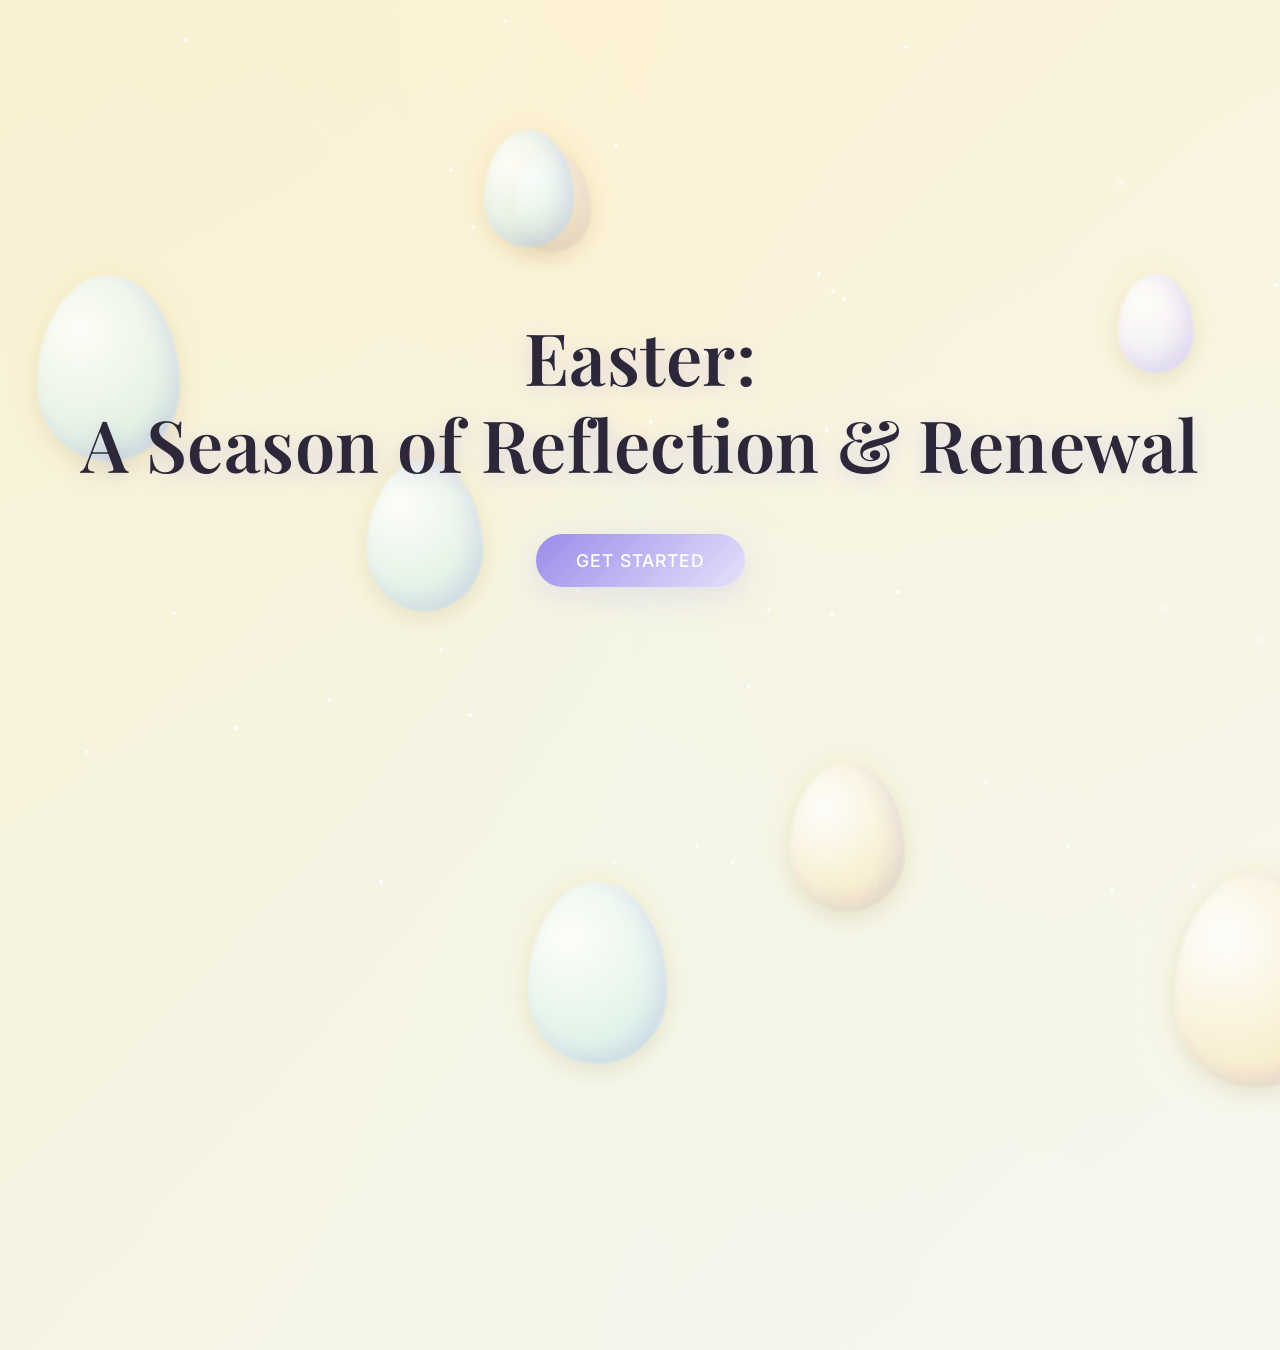
==== index.html @ 38e3161e "Final project - Eggstra Madness" ====
<!DOCTYPE html>
<html lang="en">
<head>
    <meta charset="UTF-8">
    <meta name="viewport" content="width=device-width, initial-scale=1.0">
    <title>Eggstra Madness: Easter Experience & Reflection</title>
    <!-- Fonts: 'Playfair Display' for Headings, 'Inter' for body -->
    <link rel="preconnect" href="https://fonts.googleapis.com">
    <link rel="preconnect" href="https://fonts.gstatic.com" crossorigin>
    <link href="https://fonts.googleapis.com/css2?family=Inter:wght@300;400;500;600&family=Playfair+Display:ital,wght@0,400;0,600;1,400&display=swap" rel="stylesheet">
    <link rel="stylesheet" href="css/style.css">
</head>
<body class="landing-page">
    
    <!-- Background Particles / Effects -->
    <div class="particles" id="particles"></div>
    <div class="floating-eggs">
        <!-- Eggs generated by JS -->
    </div>
    
    <!-- Main Content -->
    <main class="landing-container">
        <h1 class="landing-title">Easter:<br>A Season of Reflection & Renewal</h1>
        <a href="home.html" class="glass-btn primary-btn magnetic-btn">
            Get Started
            <span class="glow"></span>
        </a>
    </main>

    <script src="js/script.js"></script>
</body>
</html>
---- css/style.css ----
:root {
  /* Colors */
  --bg-cream: #FDFBF7;
  --bg-dark: #121016; /* For potential dark modes / overlays */
  --primary-lavender: #E6E1FA;
  --primary-lavender-dark: #9B8BEB;
  --accent-gold: #F7D070;
  --accent-mint: #A3E4D7;
  
  /* Gradients */
  --gradient-lavender-gold: linear-gradient(135deg, var(--primary-lavender) 0%, var(--accent-gold) 100%);
  --gradient-neon: linear-gradient(45deg, var(--primary-lavender-dark), var(--accent-mint));
  
  /* Glassmorphism */
  --glass-bg: rgba(253, 251, 247, 0.4);
  --glass-border: rgba(255, 255, 255, 0.5);
  --glass-shadow: 0 8px 32px 0 rgba(155, 139, 235, 0.2);
  
  /* Neumorphism Hybrid */
  --neu-shadow-light: 8px 8px 16px rgba(210, 205, 226, 0.5), -8px -8px 16px rgba(255, 255, 255, 0.8);
  
  /* Typography Variables (Default) */
  --font-heading: 'Playfair Display', serif;
  --font-body: 'Inter', sans-serif;
  --font-display: 'Inter', sans-serif; /* Can be overridden later */
  
  /* Interactions */
  --transition-smooth: all 0.4s cubic-bezier(0.25, 1, 0.5, 1);
}

/* Base Reset */
* {
  margin: 0;
  padding: 0;
  box-sizing: border-box;
}

body {
  font-family: var(--font-body);
  background-color: var(--bg-cream);
  color: #333;
  overflow-x: hidden;
  -webkit-font-smoothing: antialiased;
}

h1, h2, h3, h4, h5, h6 {
  font-family: var(--font-heading);
  font-weight: 600;
  letter-spacing: 0.5px;
}

a {
  text-decoration: none;
  color: inherit;
}

/* ========================================================================= */
/* Landing Page Specifics                                                      */
/* ========================================================================= */

.landing-page {
  height: 100vh;
  display: flex;
  justify-content: center;
  align-items: center;
  /* Animated gradient background */
  background: linear-gradient(-45deg, #FDFBF7, #E6E1FA, #FDFBF7, #fdf4da);
  background-size: 400% 400%;
  animation: gradientBG 15s ease infinite;
  position: relative;
  overflow: hidden;
}

@keyframes gradientBG {
  0% { background-position: 0% 50%; }
  50% { background-position: 100% 50%; }
  100% { background-position: 0% 50%; }
}

/* Abstract Light Rays */
.landing-page::before {
  content: '';
  position: absolute;
  top: -50%; right: -50%;
  width: 200%; height: 200%;
  background: conic-gradient(from 180deg at 50% 50%, rgba(163, 228, 215, 0.1) 0deg, rgba(247, 208, 112, 0.1) 180deg, rgba(163, 228, 215, 0.1) 360deg);
  animation: rotateLight 30s linear infinite;
  z-index: 0;
  pointer-events: none;
}

@keyframes rotateLight {
  100% { transform: rotate(360deg); }
}

.landing-container {
  position: relative;
  z-index: 2;
  text-align: center;
  display: flex;
  flex-direction: column;
  align-items: center;
  gap: 3rem;
  padding: 2rem;
}

.landing-title {
  font-size: clamp(2.5rem, 6vw, 4.5rem);
  line-height: 1.2;
  color: #2D273A;
  text-shadow: 0 4px 20px rgba(155, 139, 235, 0.3);
  animation: fadeUp 1s ease-out forwards;
  opacity: 0;
  transform: translateY(20px);
}

@keyframes fadeUp {
  to {
    opacity: 1;
    transform: translateY(0);
  }
}

/* ========================================================================= */
/* Buttons & Utilities                                                         */
/* ========================================================================= */

.glass-btn {
  font-family: var(--font-body);
  font-weight: 500;
  font-size: 1.1rem;
  letter-spacing: 1px;
  text-transform: uppercase;
  padding: 1rem 2.5rem;
  border-radius: 50px;
  
  background: var(--glass-bg);
  backdrop-filter: blur(10px);
  -webkit-backdrop-filter: blur(10px);
  border: 1px solid var(--glass-border);
  box-shadow: var(--glass-shadow);
  
  color: #2D273A;
  position: relative;
  overflow: hidden;
  transition: var(--transition-smooth);
  cursor: pointer;
  display: inline-flex;
  align-items: center;
  justify-content: center;
  
  /* Fade In for Landing */
  opacity: 0;
  transform: translateY(20px);
  animation: fadeUp 1s ease-out 0.4s forwards;
}

.glass-btn::before {
  content: '';
  position: absolute;
  top: 0; left: 0; right: 0; bottom: 0;
  background: linear-gradient(135deg, rgba(255,255,255,0.4) 0%, rgba(255,255,255,0) 100%);
  z-index: 1;
  transition: opacity 0.3s ease;
  opacity: 0;
}

.glass-btn:hover {
  transform: translateY(-5px);
  box-shadow: 0 15px 35px 0 rgba(155, 139, 235, 0.4), 0 0 15px rgba(163, 228, 215, 0.5); /* Mint Glow Border interaction */
  border-color: var(--accent-mint);
  color: var(--primary-lavender-dark);
}

.glass-btn:hover::before {
  opacity: 1;
}

.glass-btn:active {
  transform: translateY(2px) scale(0.98);
}

/* Magnetic Button utility classes handled in JS */
.magnetic-btn {
  /* Handled by JS for transform mapping */
}

/* Glow Element inside button */
.glass-btn .glow {
  position: absolute;
  width: 50px;
  height: 50px;
  background: radial-gradient(circle, rgba(163, 228, 215, 0.8) 0%, rgba(255,255,255,0) 70%);
  border-radius: 50%;
  pointer-events: none;
  opacity: 0;
  transition: opacity 0.3s;
  z-index: 0;
  transform: translate(-50%, -50%);
}

.glass-btn:hover .glow {
  opacity: 1;
}

/* ========================================================================= */
/* Floating Eggs Animation (Background)                                        */
/* ========================================================================= */

.floating-eggs {
  position: absolute;
  top: 0; left: 0; width: 100%; height: 100%;
  pointer-events: none;
  z-index: 1;
}

.bg-egg {
  position: absolute;
  background: radial-gradient(circle at 30% 30%, rgba(255,255,255,0.8), rgba(230, 225, 250, 0.4));
  border-radius: 50% 50% 50% 50% / 60% 60% 40% 40%;
  box-shadow: inset -10px -10px 20px rgba(155, 139, 235, 0.2),
              0 10px 20px rgba(0,0,0,0.05),
              0 0 30px rgba(247, 208, 112, 0.2); /* Gold glow */
  filter: blur(1px);
  animation: floatEgg 10s infinite ease-in-out;
}

/* Egg Shapes generated by JS will use these base styles */

@keyframes floatEgg {
  0%, 100% { transform: translateY(0) rotate(0deg); }
  50% { transform: translateY(-30px) rotate(5deg); }
}

/* Particles container */
.particles {
  position: absolute;
  width: 100%; height: 100%;
  top: 0; left: 0;
  z-index: 0;
  pointer-events: none;
}

/* ========================================================================= */
/* Phase 2: Inner Pages, Nav, Font Switcher, Home & Explore                    */
/* ========================================================================= */

.inner-page {
  /* No gradient animation on inner pages unless requested, maybe a subtle one */
  background: linear-gradient(135deg, var(--bg-cream) 0%, rgba(230, 225, 250, 0.3) 100%);
  min-height: 100vh;
}

.glass-panel {
  background: var(--glass-bg);
  backdrop-filter: blur(12px);
  -webkit-backdrop-filter: blur(12px);
  border: 1px solid var(--glass-border);
  box-shadow: var(--glass-shadow);
  border-radius: 16px;
}

/* Navbar */
.top-nav {
  position: fixed;
  top: 1rem;
  left: 50%;
  transform: translateX(-50%);
  width: 90%;
  max-width: 1200px;
  display: flex;
  justify-content: space-between;
  align-items: center;
  padding: 1rem 2rem;
  z-index: 100;
  border-radius: 50px;
}

.nav-logo a {
  font-family: var(--font-heading);
  font-size: 1.5rem;
  font-weight: 600;
  color: var(--primary-lavender-dark);
  text-shadow: 0 2px 10px rgba(155, 139, 235, 0.2);
}

.nav-links {
  display: flex;
  align-items: center;
  gap: 1.5rem;
}

.nav-link {
  font-weight: 500;
  transition: color 0.3s;
}

.nav-link:hover {
  color: var(--primary-lavender-dark);
}

.small-btn {
  padding: 0.5rem 1rem;
  font-size: 0.85rem;
}

/* Font Switcher Panel */
.font-panel {
  position: fixed;
  top: 0;
  left: -320px;
  width: 300px;
  height: 100vh;
  border-radius: 0 24px 24px 0;
  padding: 2rem;
  z-index: 200;
  transition: transform 0.4s cubic-bezier(0.25, 1, 0.5, 1);
  display: flex;
  flex-direction: column;
  gap: 1.5rem;
}

.font-panel.active {
  transform: translateX(320px);
}

.close-btn {
  align-self: flex-end;
  background: transparent;
  border: none;
  font-size: 2rem;
  cursor: pointer;
  color: #333;
  transition: color 0.3s;
}

.close-btn:hover {
  color: var(--primary-lavender-dark);
}

.font-options {
  display: flex;
  flex-direction: column;
  gap: 1rem;
}

.font-opt {
  padding: 1rem;
  border-radius: 12px;
  border: 1px solid var(--glass-border);
  background: rgba(255, 255, 255, 0.5);
  cursor: pointer;
  font-size: 1.1rem;
  transition: all 0.3s;
}

.font-opt:hover, .font-opt.selected {
  background: var(--primary-lavender);
  border-color: var(--primary-lavender-dark);
  box-shadow: 0 4px 12px rgba(155, 139, 235, 0.3);
}

/* Home Reflection Page */
.reflection-container, .explore-container {
  max-width: 900px;
  margin: 0 auto;
  padding: 8rem 2rem 4rem; /* offset for nav */
  position: relative;
  z-index: 2;
}

.reflection-header, .explore-header {
  text-align: center;
  margin-bottom: 3rem;
}

.page-title {
  font-size: clamp(2rem, 5vw, 3.5rem);
  color: #2D273A;
  margin-bottom: 1rem;
}

.glow-text {
  text-shadow: 0 0 20px rgba(155, 139, 235, 0.4);
}

.subtitle {
  font-size: 1.2rem;
  color: #555;
}

.reflection-content {
  display: flex;
  flex-direction: column;
  gap: 2rem;
  font-size: 1.15rem;
  line-height: 1.8;
  color: #444;
}

.reflection-content p {
  background: var(--glass-bg);
  padding: 2rem;
  border-radius: 16px;
  border: 1px solid var(--glass-border);
  box-shadow: 0 4px 15px rgba(0,0,0,0.03);
}

.action-container {
  margin-top: 4rem;
  text-align: center;
}

/* Explore Hub Grid */
.explore-grid {
  display: grid;
  grid-template-columns: repeat(auto-fit, minmax(280px, 1fr));
  gap: 2rem;
}

.grid-card {
  padding: 2.5rem 1.5rem;
  text-align: center;
  display: block;
  transition: var(--transition-smooth);
}

.grid-card:hover {
  transform: translateY(-10px) scale(1.02);
  box-shadow: 0 15px 35px rgba(155, 139, 235, 0.3);
  border-color: var(--accent-mint);
}

.card-icon {
  font-size: 3.5rem;
  margin-bottom: 1rem;
}

.grid-card h2 {
  font-size: 1.4rem;
  margin-bottom: 0.8rem;
  color: var(--primary-lavender-dark);
}

.grid-card p {
  color: #555;
  font-size: 0.95rem;
  line-height: 1.5;
}

/* Utilities */
.fade-in {
  opacity: 0;
  transform: translateY(20px);
  animation: fadeUp 0.8s forwards ease-out;
}

.fade-in:nth-child(1) { animation-delay: 0.1s; }
.fade-in:nth-child(2) { animation-delay: 0.2s; }
.fade-in:nth-child(3) { animation-delay: 0.3s; }
.fade-in:nth-child(4) { animation-delay: 0.4s; }
.fade-in:nth-child(5) { animation-delay: 0.5s; }
.fade-in:nth-child(6) { animation-delay: 0.6s; }

/* Decorative Assets */
.floating-cross, .floating-dove {
  position: absolute;
  opacity: 0.15;
  z-index: 1;
  pointer-events: none;
}
.floating-cross {
  font-size: 15rem;
  top: 20%; left: 5%;
}
.floating-cross::after { content: "✝"; }
.floating-dove {
  font-size: 10rem;
  top: 60%; right: 5%;
}
.floating-dove::after { content: "🕊"; }

/* ========================================================================= */
/* Phase 3: Fasting Calendar                                                   */
/* ========================================================================= */

.calendar-container {
  max-width: 1000px;
  margin: 0 auto;
  padding: 8rem 2rem 4rem;
  position: relative;
  z-index: 2;
}

.calendar-stats {
  display: flex;
  justify-content: space-around;
  align-items: center;
  flex-wrap: wrap;
  gap: 2rem;
  padding: 2rem;
  margin-bottom: 3rem;
}

.stat-box {
  text-align: center;
  flex: 1;
  min-width: 200px;
}

.stat-box h3 {
  color: var(--primary-lavender-dark);
  margin-bottom: 0.5rem;
  text-transform: uppercase;
  font-size: 0.9rem;
  letter-spacing: 2px;
}

.streak-counter {
  font-size: 2.5rem;
  font-weight: 600;
  font-family: var(--font-heading);
  color: var(--accent-gold);
}

.progress-ring-container {
  position: relative;
  width: 120px;
  height: 120px;
  display: flex;
  justify-content: center;
  align-items: center;
}

.progress-ring-circle {
  transition: stroke-dashoffset 0.5s ease-out;
  transform: rotate(-90deg);
  transform-origin: 50% 50%;
}

.progress-text {
  position: absolute;
  font-size: 1.5rem;
  font-weight: 600;
  font-family: var(--font-heading);
  color: var(--accent-mint);
}

.daily-proverb p {
  font-style: italic;
  color: #555;
  line-height: 1.5;
}

/* Calendar Grid */
.calendar-grid-wrapper {
  background: var(--glass-bg);
  backdrop-filter: blur(12px);
  -webkit-backdrop-filter: blur(12px);
  border: 1px solid var(--glass-border);
  border-radius: 24px;
  padding: 3rem 2rem;
  box-shadow: var(--glass-shadow);
}

.calendar-grid {
  display: grid;
  grid-template-columns: repeat(10, 1fr);
  gap: 1rem;
}

@media (max-width: 768px) {
  .calendar-grid {
    grid-template-columns: repeat(5, 1fr);
  }
}

.day-box {
  aspect-ratio: 1;
  display: flex;
  justify-content: center;
  align-items: center;
  border-radius: 12px;
  background: rgba(255, 255, 255, 0.4);
  border: 1px solid rgba(255, 255, 255, 0.6);
  font-weight: 600;
  font-family: var(--font-heading);
  font-size: 1.2rem;
  color: #444;
  cursor: pointer;
  transition: var(--transition-smooth);
  position: relative;
  overflow: hidden;
}

.day-box::before {
  content: '';
  position: absolute;
  top: 0; left: 0; width: 100%; height: 100%;
  background: linear-gradient(135deg, rgba(255,255,255,0.8), rgba(255,255,255,0));
  opacity: 0;
  transition: opacity 0.3s;
}

.day-box:hover::before { opacity: 1; }

.day-box:hover {
  transform: translateY(-5px) scale(1.05);
  box-shadow: 0 10px 20px rgba(155, 139, 235, 0.3);
  border-color: var(--primary-lavender-dark);
}

.day-box.completed {
  background: var(--accent-mint);
  color: white;
  border-color: rgba(255,255,255,0.8);
  box-shadow: 0 0 15px rgba(163, 228, 215, 0.5);
  text-shadow: 0 2px 4px rgba(0,0,0,0.2);
}

.day-box.current {
  background: var(--primary-lavender-dark);
  color: white;
  border-color: var(--accent-gold);
  border-width: 2px;
  box-shadow: 0 0 20px rgba(155, 139, 235, 0.6), inset 0 0 10px rgba(255,255,255,0.5);
  animation: pulseGlow 2s infinite alternate;
}

.day-box.future {
  opacity: 0.6;
  background: transparent;
  border-style: dashed;
}

@keyframes pulseGlow {
  from { box-shadow: 0 0 10px rgba(155, 139, 235, 0.4); }
  to { box-shadow: 0 0 25px rgba(155, 139, 235, 0.8), 0 0 10px rgba(247, 208, 112, 0.5); }
}

.zoom-in {
  animation: zoomIn 0.8s cubic-bezier(0.25, 1, 0.5, 1) forwards;
  opacity: 0;
}

@keyframes zoomIn {
  from { opacity: 0; transform: scale(0.95) translateY(20px); }
  to { opacity: 1; transform: scale(1) translateY(0); }
}

/* ========================================================================= */
/* Phase 3: Recipes                                                            */
/* ========================================================================= */

.recipes-container {
  max-width: 900px;
  margin: 0 auto;
  padding: 8rem 2rem 4rem;
  position: relative;
  z-index: 2;
}

.recipes-header {
  text-align: center;
  margin-bottom: 3rem;
}

.recipe-card {
  overflow: hidden;
}

.recipe-image-placeholder {
  width: 100%;
  height: 300px;
  background: linear-gradient(135deg, rgba(247, 208, 112, 0.3) 0%, rgba(163, 228, 215, 0.4) 100%);
  display: flex;
  flex-direction: column;
  justify-content: center;
  align-items: center;
  font-family: var(--font-heading);
  font-size: 1.5rem;
  color: var(--primary-lavender-dark);
}

.emoji-img {
  font-size: 5rem;
  margin-bottom: 1rem;
}

.recipe-content {
  padding: 2.5rem;
}

.recipe-desc {
  font-size: 1.1rem;
  color: #555;
  margin: 1rem 0 2rem;
  line-height: 1.6;
}

.scale-servings {
  display: flex;
  align-items: center;
  gap: 1rem;
  margin-bottom: 2rem;
}

/* New Recipe Layout */
.recipe-collection-layout {
  display: flex;
  flex-direction: column;
}

.recipe-grid-display {
  display: grid;
  grid-template-columns: repeat(auto-fit, minmax(250px, 1fr));
  gap: 2rem;
  margin-top: 2rem;
}

.recipe-image-card {
  background: var(--glass-bg);
  backdrop-filter: blur(12px);
  -webkit-backdrop-filter: blur(12px);
  border: 1px solid var(--glass-border);
  border-radius: 16px;
  overflow: hidden;
  cursor: pointer;
  transition: transform 0.3s ease, box-shadow 0.3s ease;
  box-shadow: var(--glass-shadow);
  display: flex;
  flex-direction: column;
}

.recipe-image-card:hover {
  transform: translateY(-8px);
  box-shadow: 0 15px 35px rgba(155, 139, 235, 0.3);
  border-color: var(--primary-lavender-dark);
}

.recipe-image-card img {
  width: 100%;
  height: 200px;
  object-fit: cover;
  display: block;
  background: rgba(0,0,0,0.05); /* Placeholder bg */
}

.recipe-image-card h4 {
  padding: 1.2rem;
  text-align: center;
  color: var(--primary-lavender-dark);
  font-family: var(--font-heading);
  font-size: 1.2rem;
}

.recipe-sidebar-layout {
  display: none; /* disabled old layout */
}

.recipe-selector {
  padding: 1.5rem;
  height: max-content;
}

.recipe-selector h3 {
  margin-bottom: 1rem;
  color: var(--primary-lavender-dark);
}

.recipe-chips {
  display: flex;
  flex-direction: column;
  gap: 0.8rem;
}

.recipe-chip {
  padding: 0.8rem 1rem;
  text-align: left;
  background: rgba(255,255,255,0.4);
  border: 1px solid var(--glass-border);
  border-radius: 8px;
  cursor: pointer;
  transition: all 0.2s;
  font-family: var(--font-body);
  font-weight: 500;
  color: #444;
}

.recipe-chip:hover {
  background: rgba(255,255,255,0.8);
}

.recipe-chip.active {
  background: var(--primary-lavender);
  border-color: var(--primary-lavender-dark);
  color: #fff;
}

.recipe-viewer {
  animation: fadeUp 0.5s ease-out;
}

.recipe-image-placeholder {
  width: 100%;
  height: 300px;
  background-size: cover;
  background-position: center;
  background-color: #f0f0f0;
  display: flex;
  flex-direction: column;
  justify-content: center;
  align-items: center;
  font-family: var(--font-heading);
  font-size: 1.5rem;
  color: white;
  text-shadow: 0 2px 4px rgba(0,0,0,0.5);
}

.glass-input {
  background: rgba(255,255,255,0.5);
  border: 1px solid var(--glass-border);
  border-radius: 8px;
  padding: 0.5rem;
  width: 60px;
  text-align: center;
  font-size: 1rem;
  font-family: var(--font-body);
}

.recipe-grid {
  display: grid;
  grid-template-columns: 1fr 1.5fr;
  gap: 3rem;
}

@media (max-width: 768px) {
  .recipe-grid { grid-template-columns: 1fr; }
}

.ingredients-list {
  background: rgba(255, 255, 255, 0.3);
  padding: 1.5rem;
  border-radius: 16px;
}

.ingredients-list h3 {
  margin-bottom: 1rem;
  color: var(--primary-lavender-dark);
}

.ingredients-list ul {
  list-style: none;
}

.ingredients-list li {
  padding: 0.5rem 0;
  border-bottom: 1px solid rgba(0,0,0,0.05);
  color: #444;
}

.cook-mode-panel {
  display: flex;
  flex-direction: column;
  gap: 1.5rem;
}

.cook-mode-header {
  display: flex;
  justify-content: space-between;
  align-items: center;
}

.hidden {
  display: none !important;
}

.progress-bar-container {
  width: 100%;
  height: 8px;
  background: rgba(0,0,0,0.05);
  border-radius: 4px;
  overflow: hidden;
  margin-bottom: 1rem;
}

.progress-bar {
  height: 100%;
  background: var(--accent-mint);
  width: 0%;
  transition: width 0.4s ease;
}

.step-card {
  padding: 2rem;
  text-align: center;
  min-height: 150px;
  display: flex;
  flex-direction: column;
  justify-content: center;
}

.step-card h4 {
  color: var(--primary-lavender-dark);
  margin-bottom: 1rem;
  font-size: 1.2rem;
}

.step-controls {
  display: flex;
  justify-content: space-between;
  margin-top: 1rem;
}

.primary-btn {
  background: linear-gradient(135deg, var(--primary-lavender-dark) 0%, var(--primary-lavender) 100%);
  color: white;
  border: none;
}
.primary-btn:hover {
  color: white;
  transform: translateY(-2px);
  box-shadow: 0 4px 15px rgba(155, 139, 235, 0.5);
}

/* ========================================================================= */
/* Phase 4: Basket Shop                                                        */
/* ========================================================================= */

.shop-container {
  max-width: 1200px;
  margin: 0 auto;
  padding: 8rem 2rem 4rem;
  position: relative;
  z-index: 2;
}

.shop-header {
  text-align: center;
  margin-bottom: 3rem;
}

.shop-layout {
  display: grid;
  grid-template-columns: 2fr 1fr;
  gap: 2rem;
}

@media (max-width: 900px) {
  .shop-layout { grid-template-columns: 1fr; }
}

.dashboard-bar {
  padding: 1.5rem 2rem;
  display: flex;
  justify-content: space-between;
  align-items: center;
  margin-bottom: 2rem;
}

.dashboard-bar h3 {
  color: #555;
}

.coin-display {
  display: flex;
  align-items: center;
  gap: 0.5rem;
  font-family: var(--font-heading);
  font-size: 1.8rem;
  font-weight: 600;
}

.coin-icon { font-size: 2rem; }
.max-coins { font-size: 1rem; color: #888; font-family: var(--font-body); font-weight: 400; }

.items-grid {
  display: grid;
  grid-template-columns: repeat(auto-fill, minmax(200px, 1fr));
  gap: 1.5rem;
}

.shop-item {
  padding: 2rem 1rem;
  text-align: center;
  display: flex;
  flex-direction: column;
  align-items: center;
  transition: transform 0.3s;
}

.shop-item:hover {
  transform: translateY(-5px);
  border-color: var(--primary-lavender-dark);
}

.item-icon {
  font-size: 4rem;
  margin-bottom: 1rem;
  filter: drop-shadow(0 10px 10px rgba(0,0,0,0.1));
}

.shop-item h4 {
  font-size: 1.1rem;
  margin-bottom: 0.5rem;
  color: #333;
}

.item-price {
  color: var(--accent-gold);
  font-weight: 600;
  margin-bottom: 1.5rem;
}

.btn-sm {
  padding: 0.5rem 1.5rem;
  font-size: 0.9rem;
  background: var(--primary-lavender);
  border: none;
  border-radius: 50px;
  cursor: pointer;
  transition: var(--transition-smooth);
}

.btn-sm:hover {
  background: var(--primary-lavender-dark);
  color: white;
}

/* Basket Panel */
.basket-panel {
  padding: 2rem;
  display: flex;
  flex-direction: column;
  height: max-content;
}

.basket-header {
  display: flex;
  justify-content: space-between;
  align-items: center;
  margin-bottom: 1.5rem;
  border-bottom: 1px solid rgba(0,0,0,0.05);
  padding-bottom: 1rem;
}

.text-btn {
  background: none; border: none; font-size: 0.9rem; cursor: pointer;
}
.text-danger { color: #e74c3c; }

.basket-cart {
  min-height: 200px;
  max-height: 400px;
  overflow-y: auto;
  margin-bottom: 1.5rem;
  display: flex;
  flex-direction: column;
  gap: 1rem;
}

.empty-basket-msg {
  text-align: center; color: #888; margin: auto;
}

.cart-item {
  display: flex;
  justify-content: space-between;
  align-items: center;
  padding: 0.8rem;
  background: rgba(255,255,255,0.4);
  border-radius: 12px;
  animation: fadeUp 0.3s ease-out;
}

.cart-item-info {
  display: flex;
  align-items: center;
  gap: 0.8rem;
}

.cart-item-price {
  font-weight: 600; color: var(--accent-gold);
}

.remove-item {
  background: none; border: none; color: #aaa; cursor: pointer;
  font-size: 1.2rem;
}

.remove-item:hover { color: #e74c3c; }

.basket-footer {
  border-top: 1px solid rgba(0,0,0,0.05);
  padding-top: 1.5rem;
}

.total-row {
  display: flex;
  justify-content: space-between;
  font-size: 1.5rem;
  font-family: var(--font-heading);
  font-weight: 600;
  margin-bottom: 1.5rem;
}

.full-width { width: 100%; }

.glass-btn:disabled, .primary-btn:disabled {
  opacity: 0.5;
  cursor: not-allowed;
  transform: none !important;
  box-shadow: none !important;
}

/* Toast & Modals */
.toast-warning {
  position: absolute;
  bottom: 1rem;
  left: 50%;
  transform: translateX(-50%);
  background: #ffecb3;
  color: #d35400;
  padding: 0.8rem 1.5rem;
  border-radius: 50px;
  box-shadow: 0 4px 15px rgba(0,0,0,0.1);
  font-size: 0.9rem;
  z-index: 10;
  opacity: 1;
  transition: opacity 0.3s;
}

.modal-overlay {
  position: fixed;
  top: 0; left: 0; width: 100%; height: 100%;
  background: rgba(0,0,0,0.4);
  backdrop-filter: blur(5px);
  display: flex;
  justify-content: center;
  align-items: center;
  z-index: 1000;
}

.modal-content {
  padding: 3rem;
  text-align: center;
  max-width: 400px;
}

.modal-content h2 { color: var(--primary-lavender-dark); margin-bottom: 1rem; }
.modal-content p { color: #555; margin-bottom: 2rem; line-height: 1.5; }

.basket-animation {
  font-size: 4rem;
  margin-bottom: 2rem;
  animation: bounce 2s infinite alternate;
}

@keyframes bounce {
  from { transform: translateY(0); }
  to { transform: translateY(-20px); }
}

/* ========================================================================= */
/* Phase 5: Games Hub & 3D Feature                                             */
/* ========================================================================= */

.games-container {
  max-width: 1000px;
  margin: 0 auto;
  padding: 8rem 2rem 4rem;
  position: relative;
  z-index: 2;
}

.games-header {
  text-align: center;
  margin-bottom: 3rem;
  display: flex;
  flex-direction: column;
  align-items: center;
}

.egg-3d-wrapper {
  width: 300px;
  height: 300px;
  margin-bottom: 2rem;
  border-radius: 50%;
  background: radial-gradient(circle at center, rgba(255,255,255,0.4) 0%, transparent 70%);
  position: relative;
  cursor: grab;
}

.egg-3d-wrapper:active { cursor: grabbing; }

.game-wallet {
  margin-top: 1.5rem;
  font-size: 1.5rem;
  font-weight: 600;
  color: var(--accent-gold);
  background: var(--glass-bg);
  padding: 0.5rem 1.5rem;
  border-radius: 50px;
  border: 1px solid var(--glass-border);
}

.games-dashboard {
  display: flex;
  flex-direction: column;
  gap: 2rem;
}

.game-tabs {
  display: flex;
  justify-content: center;
  flex-wrap: wrap;
  gap: 0.5rem;
  padding: 1rem;
}

.game-tab {
  padding: 0.8rem 1.5rem;
  border: none;
  background: transparent;
  font-family: var(--font-body);
  font-size: 1rem;
  font-weight: 500;
  cursor: pointer;
  border-radius: 50px;
  transition: all 0.3s;
  color: #555;
}

.game-tab:hover {
  background: rgba(255,255,255,0.5);
  color: var(--primary-lavender-dark);
}

.game-tab.active {
  background: var(--primary-lavender);
  color: var(--primary-lavender-dark);
  box-shadow: 0 4px 10px rgba(155, 139, 235, 0.3);
}

.game-arena {
  padding: 3rem;
  min-height: 500px;
  display: flex;
  flex-direction: column;
}

.game-view {
  display: flex;
  flex-direction: column;
  flex: 1;
  animation: fadeUp 0.5s ease-out;
}

.game-info {
  text-align: center;
  margin-bottom: 2rem;
}

.game-info h2 { color: var(--primary-lavender-dark); margin-bottom: 0.5rem; }
.game-info p { color: #555; font-size: 1.1rem; }
.game-stats { font-weight: 600; margin-top: 1rem; font-size: 1.2rem; }

.mt-2 { margin-top: 2rem; }

/* Memory Match */
.memory-board {
  display: grid;
  grid-template-columns: repeat(4, 1fr);
  gap: 1rem;
  max-width: 600px;
  margin: 0 auto;
}

.memory-card {
  aspect-ratio: 1;
  background: linear-gradient(135deg, var(--primary-lavender) 0%, rgba(255,255,255,0.8) 100%);
  border-radius: 12px;
  cursor: pointer;
  display: flex;
  justify-content: center;
  align-items: center;
  font-size: 3rem;
  transition: transform 0.6s;
  transform-style: preserve-3d;
  box-shadow: 0 4px 10px rgba(0,0,0,0.05);
}

.memory-card.flipped {
  background: white;
  transform: rotateY(180deg);
  border: 2px solid var(--accent-mint);
}

.memory-card .front { display: none; transform: rotateY(180deg); }
.memory-card.flipped .front { display: block; }
.memory-card.flipped .back { display: none; }

.game-win {
  text-align: center;
  margin-top: 2rem;
  animation: zoomIn 0.5s cubic-bezier(0.25, 1, 0.5, 1);
}
.game-win h3 { font-size: 2rem; color: var(--accent-mint); margin-bottom: 0.5rem; }

/* Puzzle / Simon Says */
.simon-board {
  display: grid;
  grid-template-columns: 1fr 1fr;
  gap: 1rem;
  max-width: 400px;
  margin: 0 auto;
}

.simon-btn {
  aspect-ratio: 1;
  border-radius: 16px;
  cursor: pointer;
  transition: filter 0.2s, transform 0.1s;
  box-shadow: inset 0 0 20px rgba(255,255,255,0.3), 0 4px 10px rgba(0,0,0,0.1);
  opacity: 0.7;
}

.simon-red { background: #ff7675; }
.simon-blue { background: #74b9ff; }
.simon-yellow { background: #ffeaa7; }
.simon-green { background: #55efc4; }

.simon-btn.active, .simon-btn:active {
  opacity: 1;
  filter: brightness(1.3);
  transform: scale(0.95);
}

.puzzle-status { text-align: center; margin-top: 1rem; font-weight: 600; height: 1.5rem; }

/* Egg Catch */
.catch-area {
  position: relative;
  width: 100%;
  height: 400px;
  background: linear-gradient(to bottom, rgba(163, 228, 215, 0.2), rgba(255,255,255,0));
  border-radius: 16px;
  overflow: hidden;
  border: 1px dashed var(--primary-lavender-dark);
}

.falling-egg {
  position: absolute;
  top: -50px;
  font-size: 2.5rem;
  cursor: pointer;
  user-select: none;
  transition: transform 0.1s;
}

.falling-egg:active { transform: scale(1.5); }

/* Text Adventure */
.text-adventure-console {
  background: white;
  border-radius: 16px;
  padding: 3rem;
  text-align: center;
  max-width: 700px;
  margin: 0 auto;
  box-shadow: inset 0 0 50px rgba(230, 225, 250, 0.5);
  border: 1px solid var(--primary-lavender);
}

.story-text {
  font-size: 1.2rem;
  line-height: 1.8;
  color: #333;
  margin-bottom: 3rem;
  min-height: 100px;
}

.story-choices {
  display: flex;
  justify-content: center;
  gap: 1.5rem;
}

.story-btn {
  background: var(--glass-bg);
  flex: 1;
}
.story-btn:hover { background: var(--primary-lavender); border-color: var(--primary-lavender-dark); }

/* Coding Sprint */
.coding-arena {
  max-width: 800px;
  margin: 0 auto;
  width: 100%;
}

.code-problem {
  background: #FFF9E6;
  padding: 1.5rem;
  border-radius: 12px;
  border-left: 5px solid var(--accent-gold);
  margin-bottom: 1.5rem;
  font-size: 1.1rem;
}

.code-editor {
  width: 100%;
  height: 250px;
  background: #282c34;
  color: #abb2bf;
  border: none;
  border-radius: 12px;
  padding: 1.5rem;
  font-family: 'Fira Code', 'Courier New', Courier, monospace;
  font-size: 1.1rem;
  line-height: 1.5;
  resize: vertical;
  margin-bottom: 1.5rem;
  box-shadow: inset 0 4px 10px rgba(0,0,0,0.2);
}

.code-editor:focus { outline: 2px solid var(--accent-mint); }

.code-feedback { font-weight: 600; font-size: 1.1rem; height: 1.5rem; }
.code-success { color: #27ae60; }
.code-error { color: #e74c3c; }

/* ========================================================================= */
/* Phase 6: Rewards Vault & Cards Generator                                    */
/* ========================================================================= */

.rewards-container, .cards-container {
  max-width: 1000px;
  margin: 0 auto;
  padding: 8rem 2rem 4rem;
  position: relative;
  z-index: 2;
}

.rewards-header, .cards-header {
  text-align: center;
  margin-bottom: 3rem;
}

.vault-stats {
  display: flex;
  justify-content: center;
  gap: 3rem;
  padding: 1.5rem;
  margin: 2rem auto;
  max-width: 500px;
}

.stat span {
  color: #555;
  margin-right: 0.5rem;
}
.stat strong {
  font-size: 1.5rem;
}

.rewards-grid-wrapper {
  background: var(--glass-bg);
  padding: 3rem;
  border-radius: 24px;
  border: 1px solid var(--glass-border);
  box-shadow: var(--glass-shadow);
  min-height: 300px;
  position: relative;
}

.rewards-grid {
  display: grid;
  grid-template-columns: repeat(auto-fill, minmax(120px, 1fr));
  gap: 2rem;
  justify-items: center;
}

.reward-egg {
  font-size: 5rem;
  cursor: pointer;
  user-select: none;
  transition: transform 0.2s, filter 0.3s;
  will-change: transform;
}

.reward-egg:hover {
  transform: scale(1.1);
  filter: drop-shadow(0 0 15px rgba(247, 208, 112, 0.8));
}

.shake {
  animation: shake 0.4s cubic-bezier(.36,.07,.19,.97) both;
}

@keyframes shake {
  10%, 90% { transform: translate3d(-2px, 0, 0) scale(1.1) rotate(-5deg); }
  20%, 80% { transform: translate3d(4px, 0, 0) scale(1.1) rotate(5deg); }
  30%, 50%, 70% { transform: translate3d(-6px, 0, 0) scale(1.1) rotate(-10deg); }
  40%, 60% { transform: translate3d(6px, 0, 0) scale(1.1) rotate(10deg); }
}

.confetti-container {
  position: fixed;
  top: 0; left: 0; width: 100%; height: 100%;
  pointer-events: none;
  z-index: 9999;
  overflow: hidden;
}

.confetti-piece {
  position: absolute;
  width: 10px; height: 20px;
  background: var(--accent-gold);
  border-radius: 5px;
  animation: fall linear forwards;
}

@keyframes fall {
  to { transform: translateY(100vh) rotate(720deg); opacity: 0; }
}

/* Cards Generator */
.cards-layout {
  display: grid;
  grid-template-columns: 1fr 1fr;
  gap: 3rem;
}

@media (max-width: 800px) {
  .cards-layout { grid-template-columns: 1fr; }
}

.cards-controls {
  padding: 2rem;
}

.cards-controls h3 { margin-bottom: 1.5rem; color: var(--primary-lavender-dark); }

.control-group {
  margin-bottom: 1.5rem;
}
.control-group label {
  display: block;
  margin-bottom: 0.5rem;
  font-weight: 500;
  color: #444;
}

.theme-options {
  display: flex;
  gap: 0.5rem;
  flex-wrap: wrap;
}

.theme-btn {
  padding: 0.5rem 1rem;
  border-radius: 50px;
  border: 1px solid var(--glass-border);
  background: rgba(255,255,255,0.4);
  cursor: pointer;
  transition: all 0.2s;
}

.theme-btn.active {
  background: var(--primary-lavender);
  border-color: var(--primary-lavender-dark);
}

.cards-preview {
  display: flex;
  justify-content: center;
  align-items: center;
}

.card-canvas {
  width: 100%;
  max-width: 400px;
  aspect-ratio: 3 / 4;
  border-radius: 16px;
  padding: 2rem;
  box-shadow: 0 20px 40px rgba(0,0,0,0.1);
  transition: all 0.5s;
  display: flex;
  flex-direction: column;
  justify-content: center;
}

.card-inner-border {
  border: 2px solid rgba(0,0,0,0.1);
  height: 100%;
  border-radius: 8px;
  padding: 2rem;
  display: flex;
  flex-direction: column;
  justify-content: center;
  text-align: center;
}

/* Themes */
.theme-spring {
  background: linear-gradient(135deg, #a8e6cf 0%, #dcedc1 100%);
  color: #2c3e50;
}
.theme-spring .card-inner-border { border-color: rgba(44, 62, 80, 0.2); }

.theme-elegant {
  background: linear-gradient(135deg, #fdfbfb 0%, #ebedee 100%);
  color: #b8860b;
  font-family: var(--font-heading);
}
.theme-elegant .card-inner-border { border: 2px solid #b8860b; }

.theme-playful {
  background: linear-gradient(135deg, #ff9a9e 0%, #fecfef 99%, #fecfef 100%);
  color: #e84393;
  font-family: 'Fredoka', cursive;
}
.theme-playful .card-inner-border { border-style: dashed; border-width: 3px; border-color: #e84393; }

#previewTo { font-size: 1.2rem; margin-bottom: 2rem; text-align: left; }
#previewMsg { font-size: 1.4rem; line-height: 1.6; font-family: 'Dancing Script', cursive; flex: 1; display: flex; align-items: center; justify-content: center; }
#previewFrom { font-size: 1.1rem; margin-top: 2rem; text-align: right; }
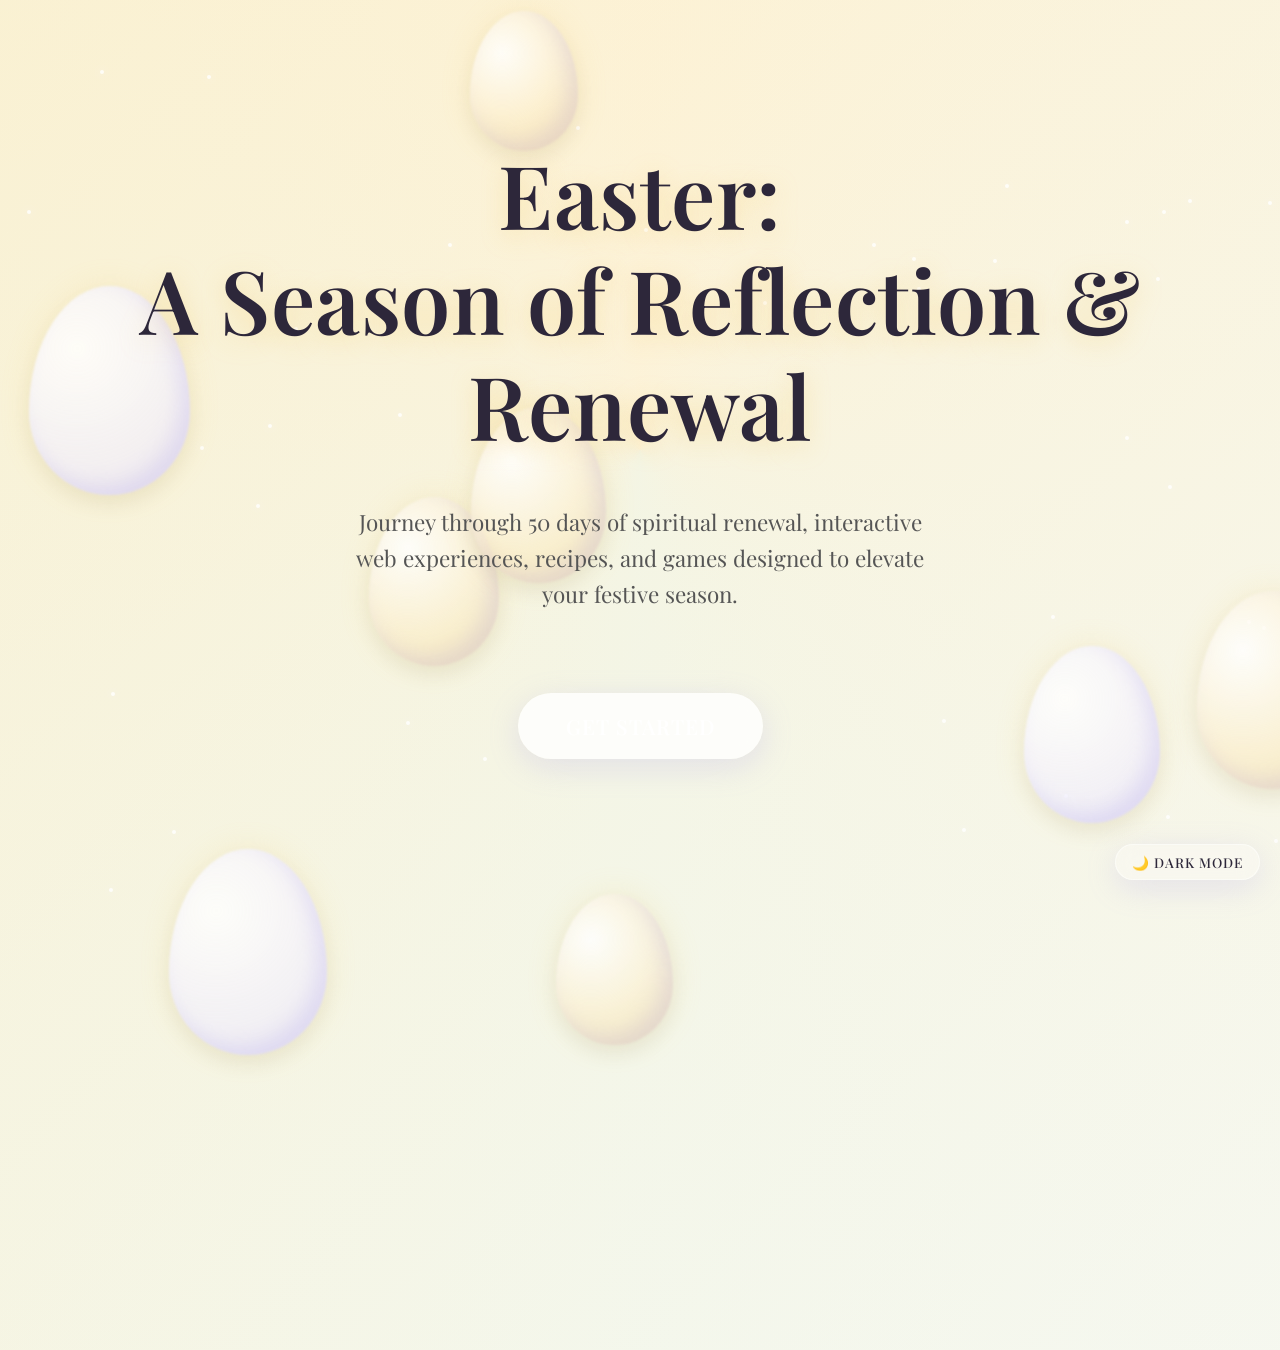
==== commit 5b79c2e9: "Update" ====
--- a/index.html
+++ b/index.html
@@ -20,8 +20,9 @@
     
     <!-- Main Content -->
     <main class="landing-container">
-        <h1 class="landing-title">Easter:<br>A Season of Reflection & Renewal</h1>
-        <a href="home.html" class="glass-btn primary-btn magnetic-btn">
+        <h1 class="landing-title" style="font-family: var(--font-heading); font-size: clamp(3rem, 8vw, 5.5rem); text-shadow: 0 5px 25px rgba(247, 208, 112, 0.4);">Easter:<br>A Season of Reflection & Renewal</h1>
+        <p style="font-size: 1.4rem; color: #555; max-width: 600px; margin-bottom: 2rem; line-height: 1.6; text-align: center; position: relative; z-index: 10;">Journey through 50 days of spiritual renewal, interactive web experiences, recipes, and games designed to elevate your festive season.</p>
+        <a href="home.html" class="glass-btn primary-btn magnetic-btn" style="font-size: 1.3rem; padding: 1.2rem 3rem; background: rgba(255, 255, 255, 0.8);">
             Get Started
             <span class="glow"></span>
         </a>
--- a/css/style.css
+++ b/css/style.css
@@ -21,8 +21,8 @@
   
   /* Typography Variables (Default) */
   --font-heading: 'Playfair Display', serif;
-  --font-body: 'Inter', sans-serif;
-  --font-display: 'Inter', sans-serif; /* Can be overridden later */
+  --font-body: 'Playfair Display', serif;
+  --font-display: 'Playfair Display', serif; /* Can be overridden later */
   
   /* Interactions */
   --transition-smooth: all 0.4s cubic-bezier(0.25, 1, 0.5, 1);
@@ -1626,3 +1626,71 @@
 #previewTo { font-size: 1.2rem; margin-bottom: 2rem; text-align: left; }
 #previewMsg { font-size: 1.4rem; line-height: 1.6; font-family: 'Dancing Script', cursive; flex: 1; display: flex; align-items: center; justify-content: center; }
 #previewFrom { font-size: 1.1rem; margin-top: 2rem; text-align: right; }
+
+/* ========================================================================= */
+/* Dark Mode Global Styles                                                     */
+/* ========================================================================= */
+
+body.dark-mode {
+  --bg-cream: #121016;
+  --primary-lavender: #2c254a;
+  --glass-bg: rgba(30, 30, 30, 0.6);
+  --glass-border: rgba(255, 255, 255, 0.1);
+  color: #e0e0e0;
+}
+
+body.dark-mode .page-title, body.dark-mode h1, body.dark-mode h2, body.dark-mode h3, body.dark-mode h4, body.dark-mode p {
+  color: #e0e0e0;
+}
+
+body.dark-mode .nav-link {
+  color: #f7d070;
+}
+
+body.dark-mode .glass-btn {
+  color: #f7d070;
+}
+
+body.dark-mode .reflection-content p {
+  background: var(--glass-bg);
+  color: #e0e0e0;
+  border-color: rgba(247, 208, 112, 0.3);
+}
+
+body.dark-mode .day-box {
+  color: #e0e0e0;
+  border-color: rgba(247, 208, 112, 0.3);
+}
+
+/* ========================================================================= */
+/* Simon Game Puzzle Styles                                                    */
+/* ========================================================================= */
+
+.simon-board {
+  display: grid;
+  grid-template-columns: 1fr 1fr;
+  gap: 15px;
+  width: 250px;
+  margin: 20px auto;
+}
+
+.simon-btn {
+  width: 100%;
+  height: 100px;
+  border-radius: 15px;
+  cursor: pointer;
+  opacity: 0.5;
+  transition: all 0.2s;
+  box-shadow: inset 0 0 10px rgba(0,0,0,0.2);
+}
+
+.simon-btn.active {
+  opacity: 1;
+  transform: scale(1.05);
+  box-shadow: 0 0 20px currentColor;
+}
+
+.simon-red { background: #e74c3c; color: #e74c3c; }
+.simon-blue { background: #3498db; color: #3498db; }
+.simon-yellow { background: #f1c40f; color: #f1c40f; }
+.simon-green { background: #2ecc71; color: #2ecc71; }
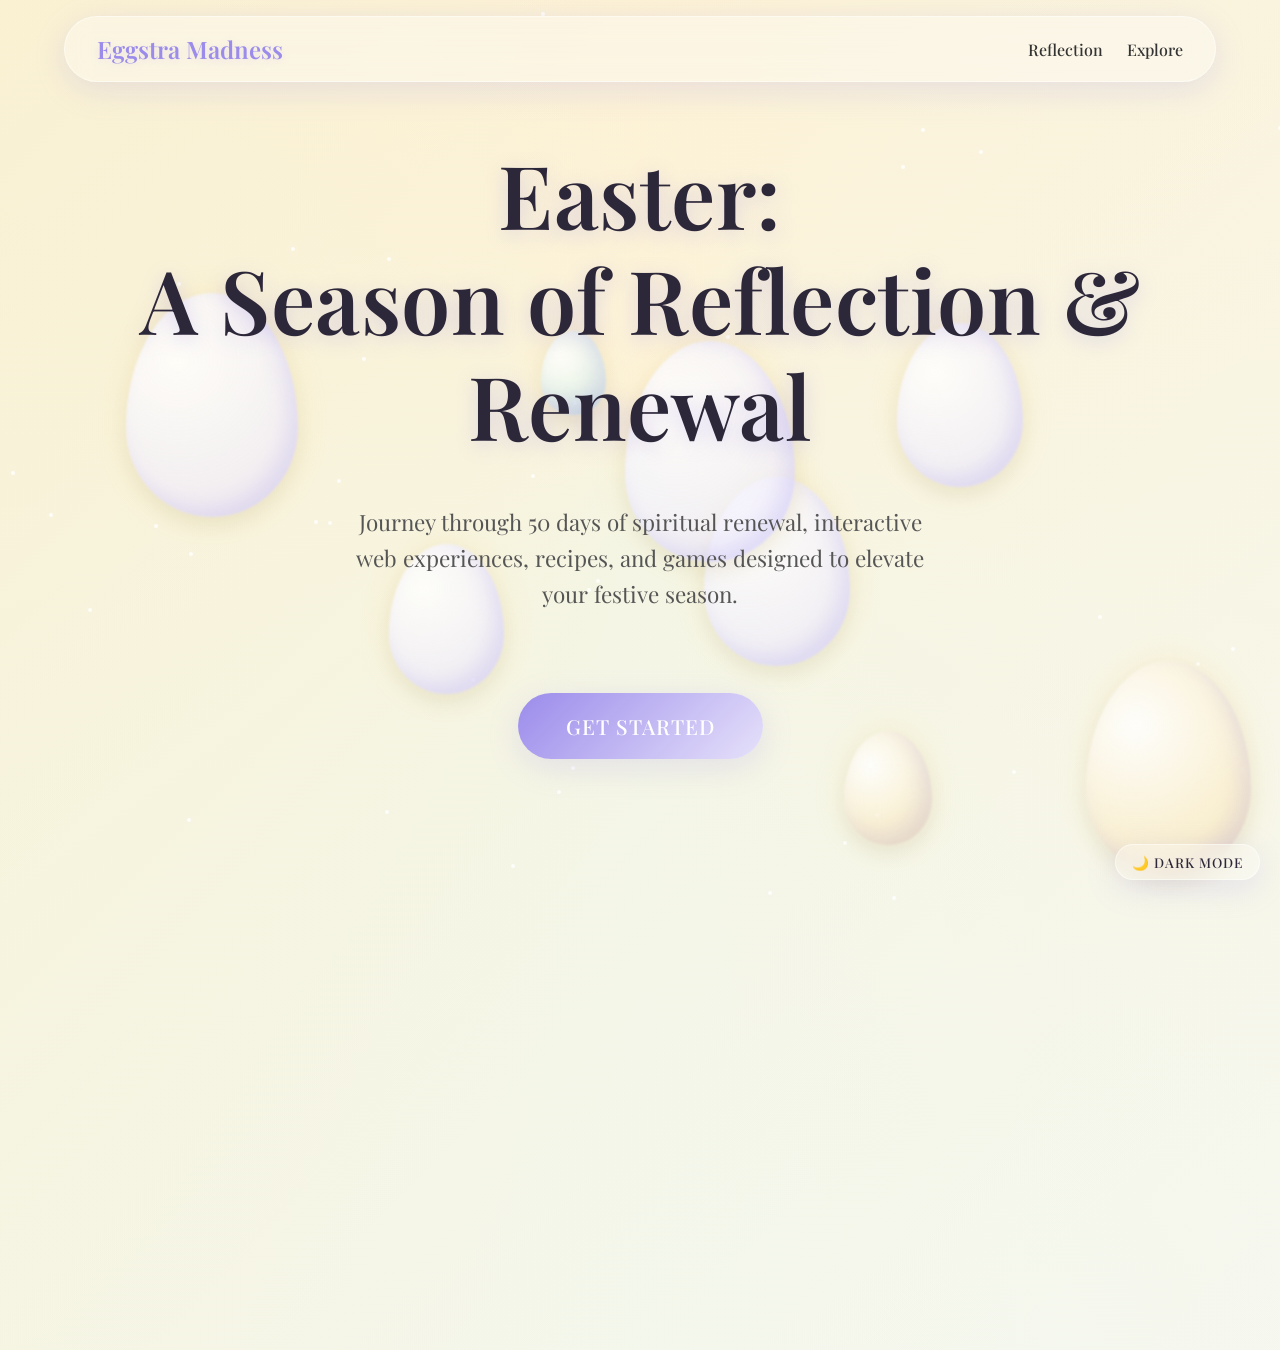
==== commit 13c059ee: "Final" ====
--- a/index.html
+++ b/index.html
@@ -18,11 +18,22 @@
         <!-- Eggs generated by JS -->
     </div>
     
+    <!-- Minimal Navbar -->
+    <nav class="top-nav glass-panel">
+        <div class="nav-logo">
+            <a href="index.html">Eggstra Madness</a>
+        </div>
+        <div class="nav-links">
+            <a href="home.html" class="nav-link">Reflection</a>
+            <a href="explore.html" class="nav-link">Explore</a>
+        </div>
+    </nav>
+
     <!-- Main Content -->
     <main class="landing-container">
-        <h1 class="landing-title" style="font-family: var(--font-heading); font-size: clamp(3rem, 8vw, 5.5rem); text-shadow: 0 5px 25px rgba(247, 208, 112, 0.4);">Easter:<br>A Season of Reflection & Renewal</h1>
-        <p style="font-size: 1.4rem; color: #555; max-width: 600px; margin-bottom: 2rem; line-height: 1.6; text-align: center; position: relative; z-index: 10;">Journey through 50 days of spiritual renewal, interactive web experiences, recipes, and games designed to elevate your festive season.</p>
-        <a href="home.html" class="glass-btn primary-btn magnetic-btn" style="font-size: 1.3rem; padding: 1.2rem 3rem; background: rgba(255, 255, 255, 0.8);">
+        <h1 class="landing-title" style="font-size: clamp(3rem, 8vw, 5.5rem);">Easter:<br>A Season of Reflection & Renewal</h1>
+        <p class="subtitle" style="font-size: 1.4rem; max-width: 600px; margin-bottom: 2rem; line-height: 1.6; text-align: center; position: relative; z-index: 10;">Journey through 50 days of spiritual renewal, interactive web experiences, recipes, and games designed to elevate your festive season.</p>
+        <a href="home.html" class="glass-btn primary-btn magnetic-btn" style="font-size: 1.3rem; padding: 1.2rem 3rem;">
             Get Started
             <span class="glow"></span>
         </a>
--- a/css/style.css
+++ b/css/style.css
@@ -1580,52 +1580,97 @@
 
 .card-canvas {
   width: 100%;
-  max-width: 400px;
+  max-width: 450px;
   aspect-ratio: 3 / 4;
-  border-radius: 16px;
-  padding: 2rem;
-  box-shadow: 0 20px 40px rgba(0,0,0,0.1);
+  border-radius: 20px;
+  padding: 3rem;
+  box-shadow: 0 20px 50px rgba(0,0,0,0.15);
   transition: all 0.5s;
   display: flex;
   flex-direction: column;
   justify-content: center;
+  position: relative;
 }
 
 .card-inner-border {
-  border: 2px solid rgba(0,0,0,0.1);
+  background: #ffffff;
   height: 100%;
-  border-radius: 8px;
-  padding: 2rem;
+  border-radius: 12px;
+  padding: 2.5rem 1.5rem;
   display: flex;
   flex-direction: column;
   justify-content: center;
   text-align: center;
+  box-shadow: 0 10px 30px rgba(0,0,0,0.1);
+  position: relative;
+  z-index: 2;
+}
+
+/* Decorative flourishes */
+.card-inner-border::before, .card-inner-border::after {
+  content: "❦";
+  font-size: 1.5rem;
+  opacity: 0.6;
+  margin: 0.5rem 0;
+  display: block;
 }
 
 /* Themes */
 .theme-spring {
-  background: linear-gradient(135deg, #a8e6cf 0%, #dcedc1 100%);
-  color: #2c3e50;
-}
-.theme-spring .card-inner-border { border-color: rgba(44, 62, 80, 0.2); }
+  background: radial-gradient(circle at top right, #ffecd2 0%, #fcb69f 100%);
+  color: #c0392b;
+}
+.theme-spring .card-inner-border { border: 1px solid rgba(252, 182, 159, 0.3); }
 
 .theme-elegant {
-  background: linear-gradient(135deg, #fdfbfb 0%, #ebedee 100%);
+  background: radial-gradient(circle at center, #fdfbfb 0%, #ebedee 100%);
   color: #b8860b;
   font-family: var(--font-heading);
 }
 .theme-elegant .card-inner-border { border: 2px solid #b8860b; }
 
 .theme-playful {
-  background: linear-gradient(135deg, #ff9a9e 0%, #fecfef 99%, #fecfef 100%);
+  background: radial-gradient(circle at bottom left, #ff9a9e 0%, #fecfef 99%, #fecfef 100%);
   color: #e84393;
   font-family: 'Fredoka', cursive;
 }
-.theme-playful .card-inner-border { border-style: dashed; border-width: 3px; border-color: #e84393; }
-
-#previewTo { font-size: 1.2rem; margin-bottom: 2rem; text-align: left; }
-#previewMsg { font-size: 1.4rem; line-height: 1.6; font-family: 'Dancing Script', cursive; flex: 1; display: flex; align-items: center; justify-content: center; }
-#previewFrom { font-size: 1.1rem; margin-top: 2rem; text-align: right; }
+.theme-playful .card-inner-border { border: 2px dashed rgba(232, 67, 147, 0.4); }
+
+.theme-vintage {
+  background: repeating-linear-gradient(45deg, #f3e5ab, #f3e5ab 10px, #d8bfd8 10px, #d8bfd8 20px);
+  color: #5c4033;
+  font-family: var(--font-heading);
+}
+.theme-vintage .card-inner-border { border: 2px double #5c4033; }
+
+.theme-neon {
+  background: #1a1a2e;
+  color: #e94560;
+  font-family: var(--font-body);
+}
+.theme-neon .card-inner-border { 
+  background: #16213e;
+  border: 1px solid #e94560; 
+  box-shadow: inset 0 0 15px rgba(233, 69, 96, 0.4), 0 10px 30px rgba(0,0,0,0.5);
+  color: #e94560;
+  text-shadow: 0 0 5px #e94560;
+}
+
+.card-icon-display {
+  font-size: 3rem;
+  margin-bottom: 1rem;
+  text-align: center;
+  animation: popIn 0.5s cubic-bezier(0.175, 0.885, 0.32, 1.275);
+}
+
+@keyframes popIn {
+  from { transform: scale(0); opacity: 0; }
+  to { transform: scale(1); opacity: 1; }
+}
+
+#previewTo { font-size: 1.2rem; margin-bottom: 1.5rem; text-align: left; }
+#previewMsg { font-size: 1.4rem; line-height: 1.6; font-family: 'Dancing Script', cursive; flex: 1; display: flex; align-items: center; justify-content: center; padding: 0 1rem; }
+#previewFrom { font-size: 1.1rem; margin-top: 1.5rem; text-align: right; font-weight: 600; }
 
 /* ========================================================================= */
 /* Dark Mode Global Styles                                                     */
@@ -1634,32 +1679,114 @@
 body.dark-mode {
   --bg-cream: #121016;
   --primary-lavender: #2c254a;
+  --primary-lavender-dark: #bfaaff;
   --glass-bg: rgba(30, 30, 30, 0.6);
   --glass-border: rgba(255, 255, 255, 0.1);
-  color: #e0e0e0;
-}
-
-body.dark-mode .page-title, body.dark-mode h1, body.dark-mode h2, body.dark-mode h3, body.dark-mode h4, body.dark-mode p {
-  color: #e0e0e0;
-}
-
-body.dark-mode .nav-link {
-  color: #f7d070;
-}
-
-body.dark-mode .glass-btn {
-  color: #f7d070;
+  --text-main: #e0e0e0;
+  --text-muted: #a0a0a0;
+  color: var(--text-main);
+  background-color: var(--bg-cream);
+}
+
+body.dark-mode .page-title, body.dark-mode h1, body.dark-mode h2, body.dark-mode h3, 
+body.dark-mode h4, body.dark-mode h5, body.dark-mode h6, body.dark-mode p {
+  color: var(--text-main);
+}
+
+body.dark-mode .subtitle,
+body.dark-mode .reflection-content,
+body.dark-mode .daily-proverb p,
+body.dark-mode .grid-card p,
+body.dark-mode .recipe-desc,
+body.dark-mode .stat span,
+body.dark-mode .game-info p,
+body.dark-mode .story-text,
+body.dark-mode .control-group label,
+body.dark-mode .dashboard-bar h3,
+body.dark-mode .item-price,
+body.dark-mode .modal-content p,
+body.dark-mode .shop-item h4,
+body.dark-mode .recipe-chip {
+  color: var(--text-muted);
+}
+
+body.dark-mode .nav-link,
+body.dark-mode .glass-btn,
+body.dark-mode .primary-btn {
+  color: var(--text-main);
+}
+
+body.dark-mode .glass-input {
+  color: var(--text-main);
+  background: rgba(0, 0, 0, 0.5);
 }
 
 body.dark-mode .reflection-content p {
   background: var(--glass-bg);
-  color: #e0e0e0;
+  color: var(--text-main);
   border-color: rgba(247, 208, 112, 0.3);
 }
 
 body.dark-mode .day-box {
-  color: #e0e0e0;
-  border-color: rgba(247, 208, 112, 0.3);
+  background: rgba(0,0,0,0.4);
+  color: var(--text-main);
+  border-color: rgba(255,255,255,0.2);
+}
+
+body.dark-mode .day-box.completed,
+body.dark-mode .day-box.current {
+    color: #fff;
+}
+
+body.dark-mode .landing-page {
+  background: linear-gradient(-45deg, #121016, #2c254a, #121016, #1e1a2d);
+}
+
+body.dark-mode .landing-page::before {
+  background: conic-gradient(from 180deg at 50% 50%, rgba(155, 139, 235, 0.2) 0deg, rgba(247, 208, 112, 0.1) 180deg, rgba(155, 139, 235, 0.2) 360deg);
+}
+
+body.dark-mode .recipe-image-placeholder {
+  background-color: #2c254a;
+}
+
+body.dark-mode .code-problem {
+  background: #2a2510;
+  color: var(--text-main);
+}
+
+body.dark-mode .text-adventure-console {
+  background: #1e1a2d;
+  box-shadow: inset 0 0 50px rgba(0, 0, 0, 0.5);
+  border-color: #3b3263;
+}
+
+body.dark-mode .catch-area {
+  background: linear-gradient(to bottom, rgba(163, 228, 215, 0.1), rgba(0,0,0,0));
+}
+
+body.dark-mode .memory-card {
+  background: linear-gradient(135deg, var(--primary-lavender) 0%, #1e1a2d 100%);
+}
+
+body.dark-mode .memory-card.flipped {
+  background: #2c254a;
+}
+
+body.dark-mode .cart-item,
+body.dark-mode .font-opt {
+  background: rgba(0,0,0,0.4);
+  color: var(--text-main);
+}
+
+body.dark-mode .game-tab,
+body.dark-mode .close-btn,
+body.dark-mode .ingredients-list li {
+  color: var(--text-main);
+}
+
+body.dark-mode .game-tab:hover {
+  background: rgba(0,0,0,0.4);
 }
 
 /* ========================================================================= */
